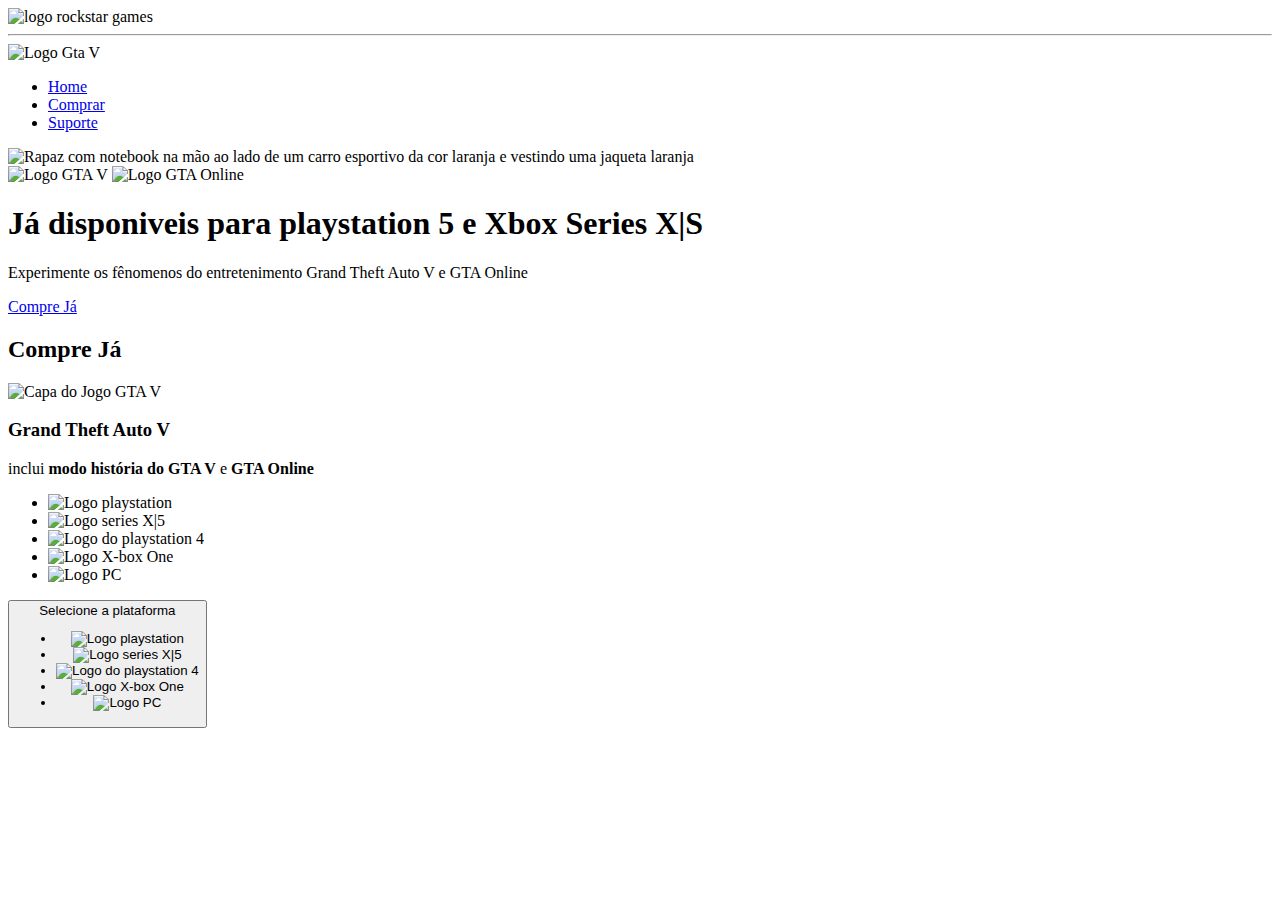
==== index.html @ ccc257cf "Html atualizado e tags prontas" ====
<!DOCTYPE html>
<html lang="pt-BR">

<head>
    <link href=" https://fonts.cdnfonts.com/css/chalet " rel="stylesheet">

    <link rel="stylesheet" href="./css/reset.css">
    <link rel="stylesheet" href="./css/responsivo.css">
    <link rel="stylesheet" href="./css/style.css">

    <meta charset="UTF-8">
    <meta name="viewport" content="width=device-width, initial-scale=1.0">

    <link rel="shortcut icon" href="./imagens/favicon.png" type="image/x-icon">

    <title>Landing Page - GTA</title>
</head>

<body>

    <header class="cabecalho">
        <div class="logo">
            <img src="./imagens/logo-rockstar.svg" alt="logo rockstar games">
            <hr>
            <img src="./imagens/logo-gta.svg" alt="Logo Gta V">
        </div>
        <nav>
            <ul class="menu">
                <li><a href="#home">Home</a>
                </li>
                <li><a href="#comprar">Comprar</a>
                </li>
                <li><a href="https://support.rockstargames.com/categories/200013306" target=_blank>Suporte</a></li>
            </ul>
        </nav>

    </header>
    <main class="home" id="home">

        <img class="imagem-de-fundo" src="./imagens/bg-main.png"
            alt="Rapaz com notebook na mão ao lado de um carro esportivo da cor laranja e vestindo uma jaqueta laranja">

        <div class="informacoes">
            <div class="lista-de-jogos">
                <img src="./imagens/logo-gta-v.svg" alt="Logo GTA V">
                <img src="./imagens/logo-gta-online.svg" alt="Logo GTA Online">
                <h1 class="Titulo">Já disponiveis para playstation 5 e Xbox Series X|S</h1>
                <P class="texto">
                    Experimente os fênomenos do entretenimento Grand Theft Auto V e GTA Online
                </P>
                <a class="btn-comprar" href="#comprar">Compre Já</a>
            </div>
        </div>

    </main>
    <section class="compre-ja" id="comprar">

        <h2 class="titulo">Compre Já</h2>
        <div class="cartao">
            <img class="capa-do-jogo" src="./imagens/gta5.jpg" alt="Capa do Jogo GTA V">

            <div class="informacoes">
                <h3>Grand Theft Auto V</h3>
                <p>
                    inclui <strong>modo história do GTA V</strong> e <strong>GTA Online</strong>
                </p>
                <ul class="plataformas">
                    <li><img src="./imagens/logo-ps5.svg" alt="Logo playstation"></li>
                    <li><img src="./imagens/logo-xbox-series-s.svg" alt="Logo series X|5"></li>
                    <li><img src="./imagens/logo-ps4.svg" alt="Logo do playstation 4"></li>
                    <li> <img src="./imagens/logo-xbox-one.svg" alt="Logo X-box One"></li>
                    <li> <img src="./imagens/logo-pc.svg" alt="Logo PC"></li>
                </ul>
            </div>
            <button class="btn-plataforma">
                Selecione a plataforma

                <ul class="plataformas">
                    <li><img src="./imagens/logo-ps5.svg" alt="Logo playstation"></li>
                    <li><img src="./imagens/logo-xbox-series-s.svg" alt="Logo series X|5"></li>
                    <li><img src="./imagens/logo-ps4.svg" alt="Logo do playstation 4"></li>
                    <li> <img src="./imagens/logo-xbox-one.svg" alt="Logo X-box One"></li>
                    <li> <img src="./imagens/logo-pc.svg" alt="Logo PC"></li>
                </ul>
            </button>
        </div>
    </section>
</body>

</html>
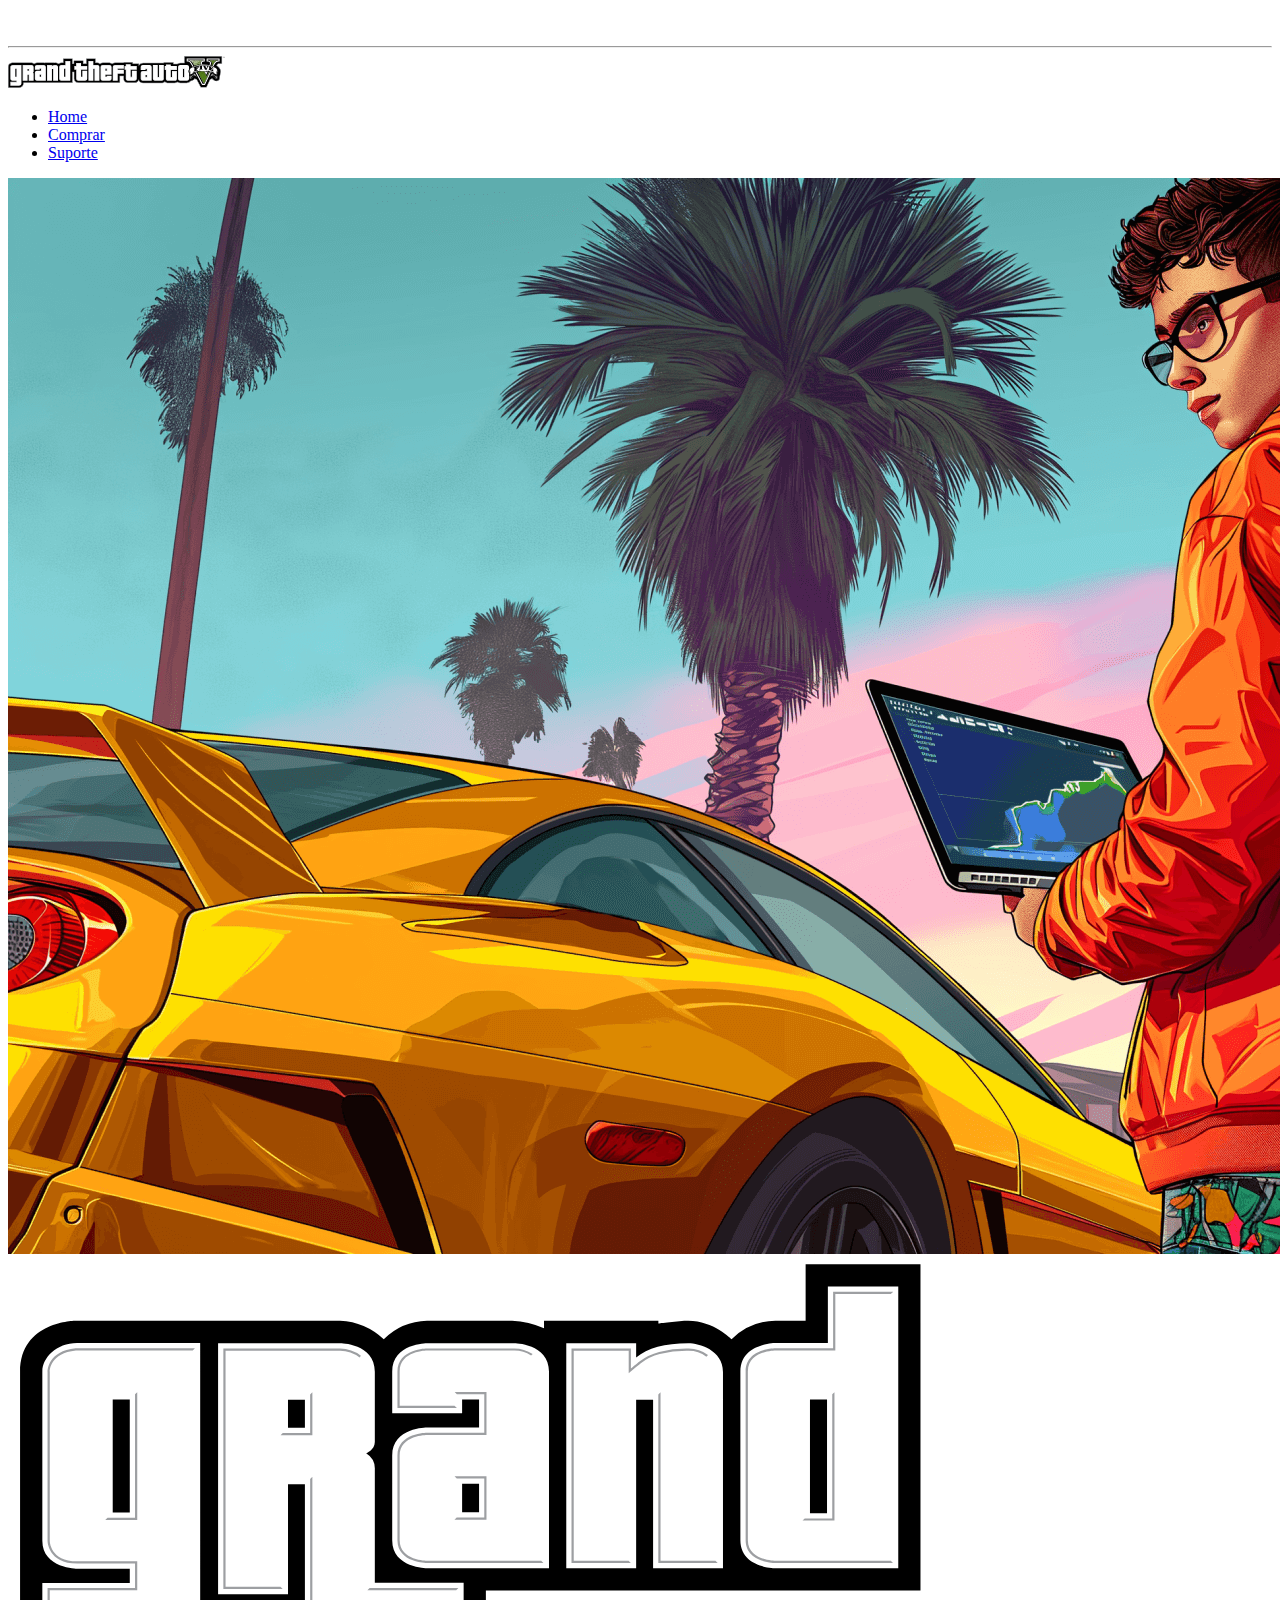
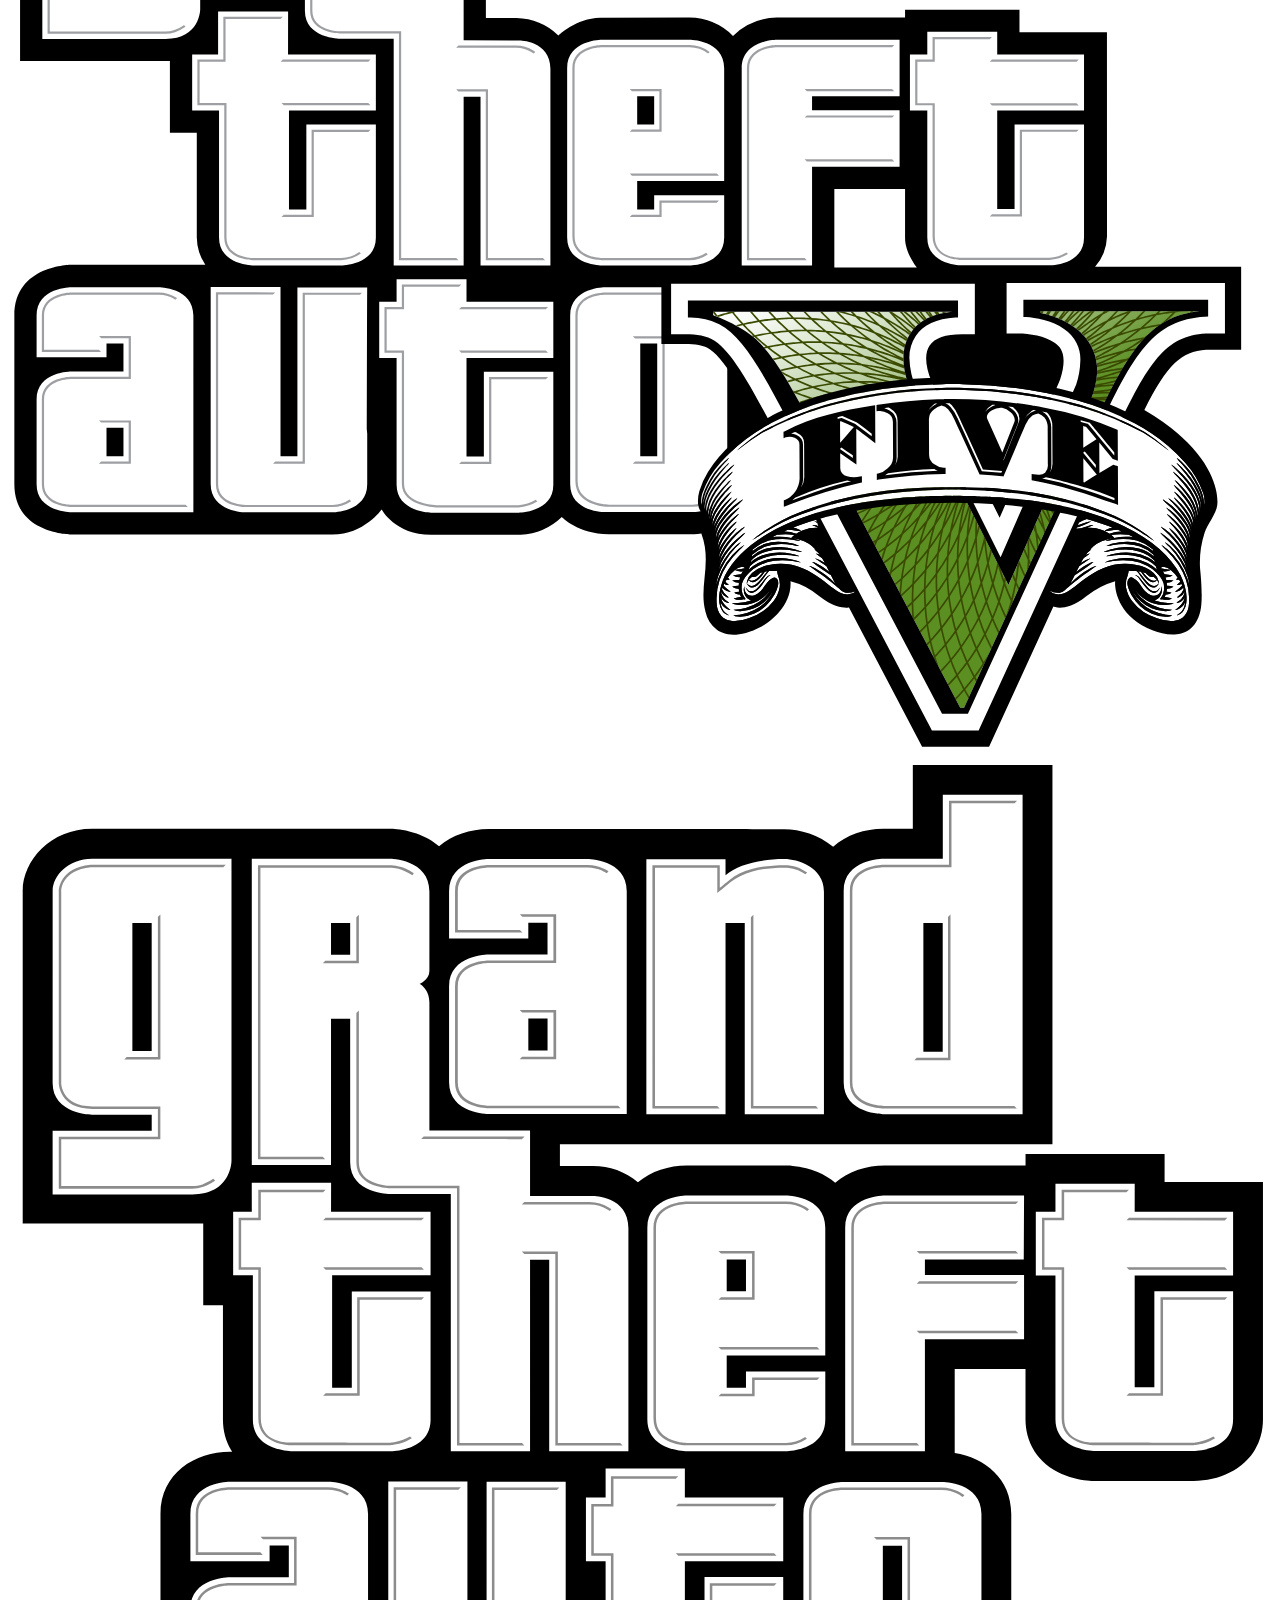
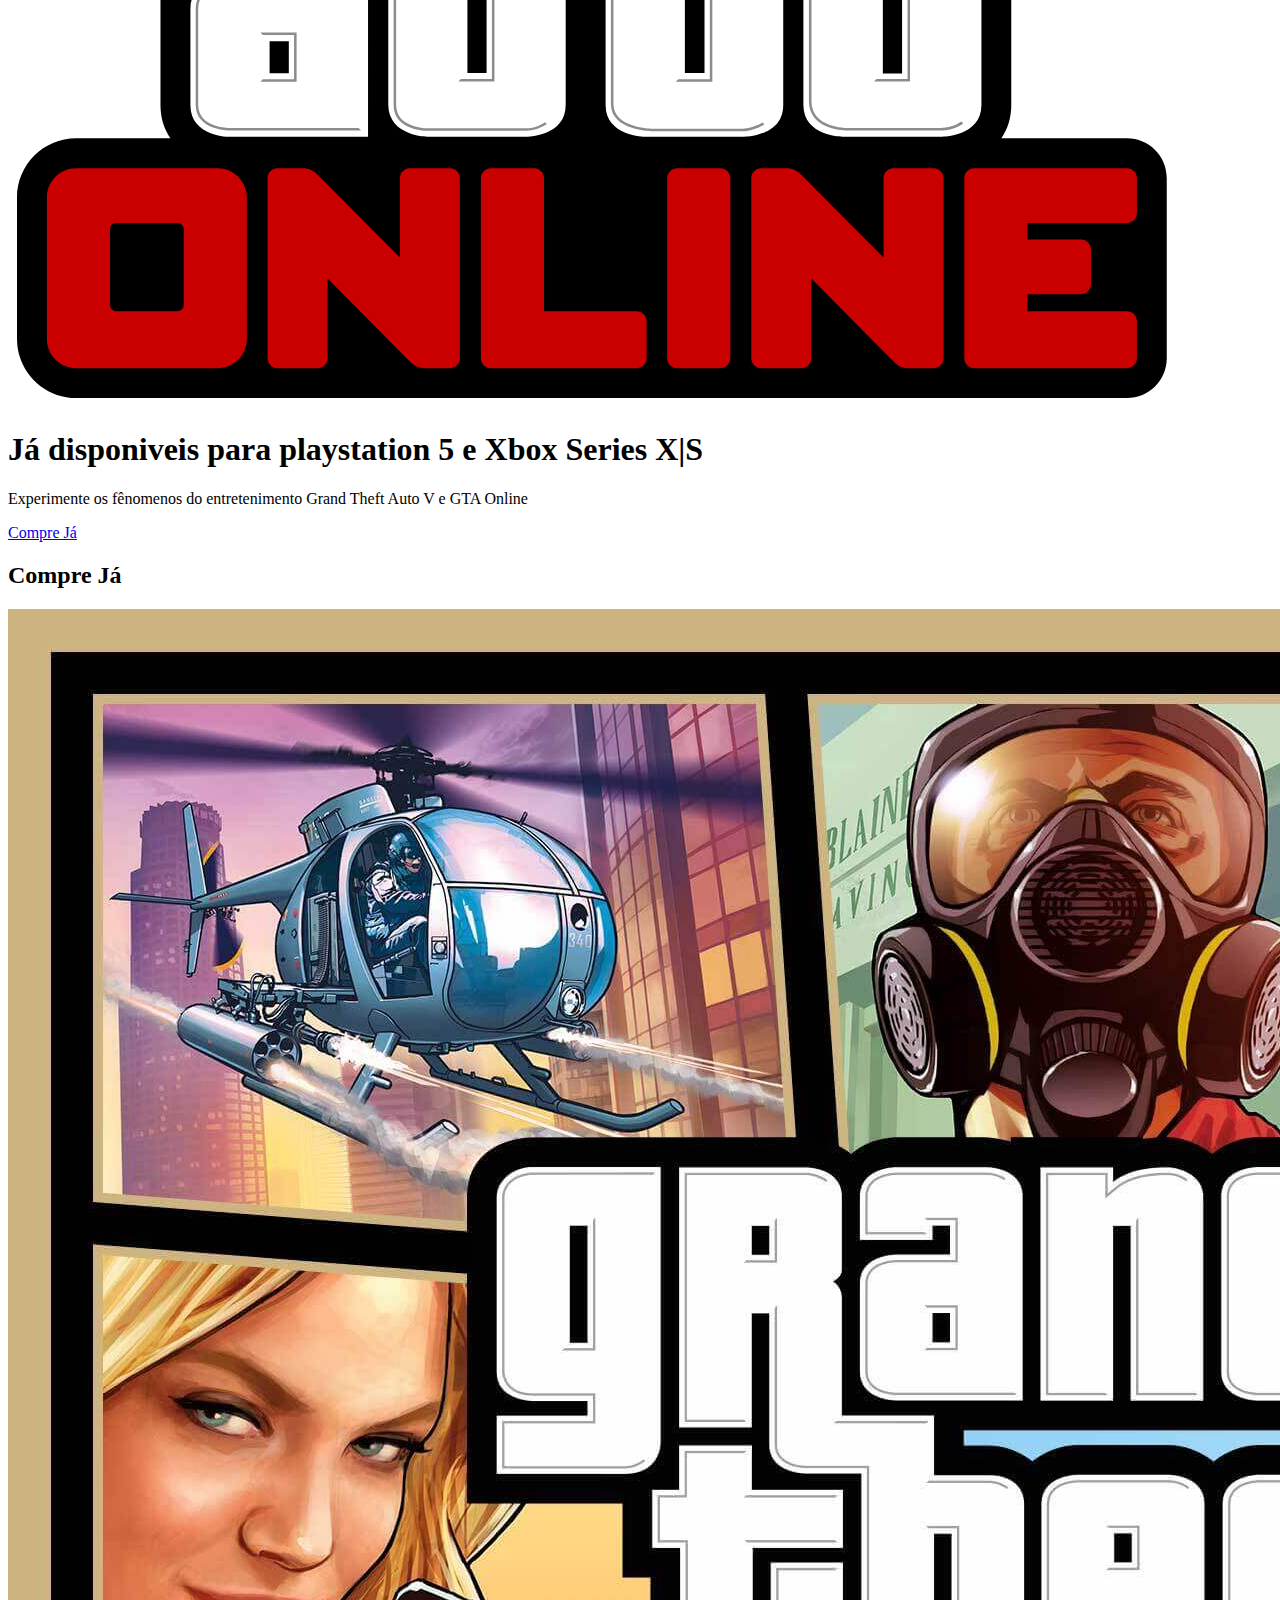
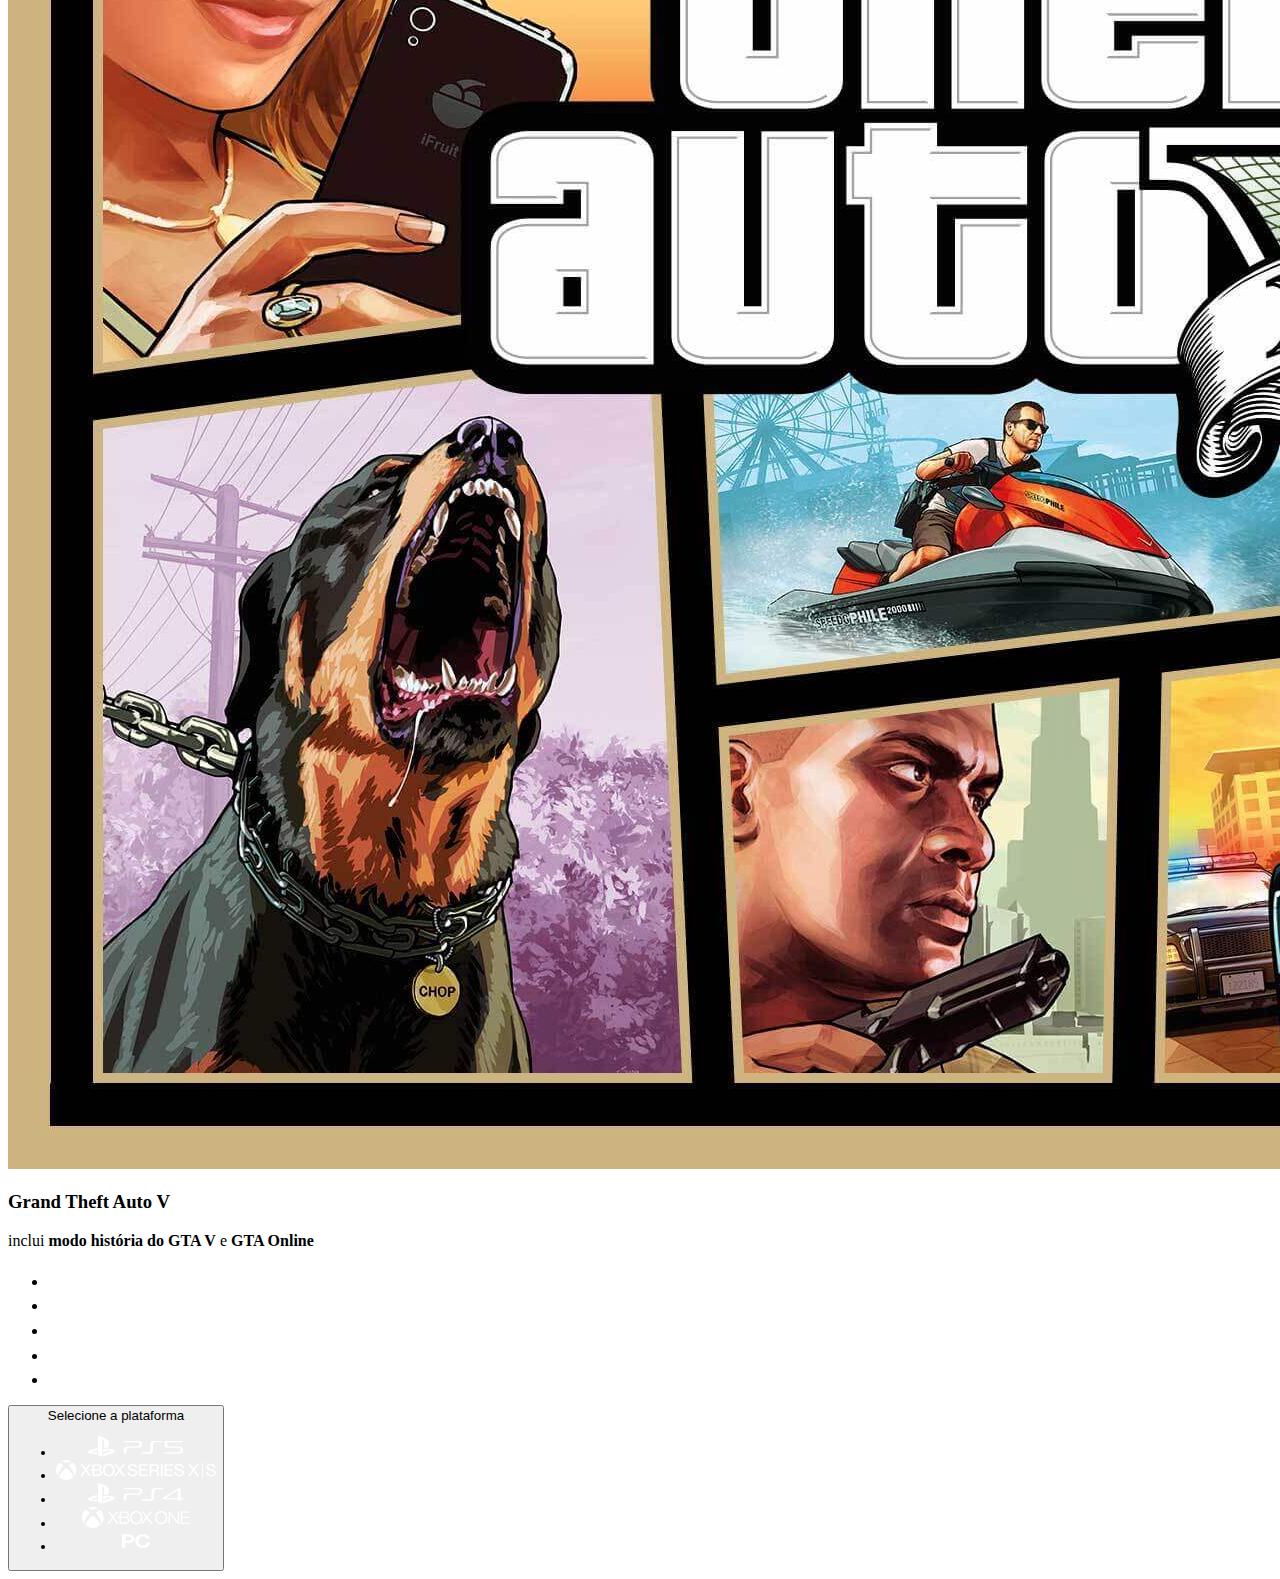
==== commit 277715b2: "HTML ATUALIZADO" ====
--- a/index.html
+++ b/index.html
@@ -11,7 +11,7 @@
     <meta charset="UTF-8">
     <meta name="viewport" content="width=device-width, initial-scale=1.0">
 
-    <link rel="shortcut icon" href="./imagens/favicon.png" type="image/x-icon">
+    <link rel="shortcut icon" href="./src/imagens/favicon.png" type="image/x-icon">
 
     <title>Landing Page - GTA</title>
 </head>
@@ -20,9 +20,9 @@
 
     <header class="cabecalho">
         <div class="logo">
-            <img src="./imagens/logo-rockstar.svg" alt="logo rockstar games">
+            <img src="./src/imagens/logo-rockstar.svg" alt="logo rockstar games">
             <hr>
-            <img src="./imagens/logo-gta.svg" alt="Logo Gta V">
+            <img src="./src/imagens/logo-gta.svg" alt="Logo Gta V">
         </div>
         <nav>
             <ul class="menu">
@@ -37,13 +37,13 @@
     </header>
     <main class="home" id="home">
 
-        <img class="imagem-de-fundo" src="./imagens/bg-main.png"
+        <img class="imagem-de-fundo" src="./src/imagens/bg-main.png"
             alt="Rapaz com notebook na mão ao lado de um carro esportivo da cor laranja e vestindo uma jaqueta laranja">
 
         <div class="informacoes">
             <div class="lista-de-jogos">
-                <img src="./imagens/logo-gta-v.svg" alt="Logo GTA V">
-                <img src="./imagens/logo-gta-online.svg" alt="Logo GTA Online">
+                <img src="./src/imagens/logo-gta-v.svg" alt="Logo GTA V">
+                <img src="./src/imagens/logo-gta-online.svg" alt="Logo GTA Online">
                 <h1 class="Titulo">Já disponiveis para playstation 5 e Xbox Series X|S</h1>
                 <P class="texto">
                     Experimente os fênomenos do entretenimento Grand Theft Auto V e GTA Online
@@ -57,7 +57,7 @@
 
         <h2 class="titulo">Compre Já</h2>
         <div class="cartao">
-            <img class="capa-do-jogo" src="./imagens/gta5.jpg" alt="Capa do Jogo GTA V">
+            <img class="capa-do-jogo" src="./src/imagens/gta5.jpg" alt="Capa do Jogo GTA V">
 
             <div class="informacoes">
                 <h3>Grand Theft Auto V</h3>
@@ -65,22 +65,22 @@
                     inclui <strong>modo história do GTA V</strong> e <strong>GTA Online</strong>
                 </p>
                 <ul class="plataformas">
-                    <li><img src="./imagens/logo-ps5.svg" alt="Logo playstation"></li>
-                    <li><img src="./imagens/logo-xbox-series-s.svg" alt="Logo series X|5"></li>
-                    <li><img src="./imagens/logo-ps4.svg" alt="Logo do playstation 4"></li>
-                    <li> <img src="./imagens/logo-xbox-one.svg" alt="Logo X-box One"></li>
-                    <li> <img src="./imagens/logo-pc.svg" alt="Logo PC"></li>
+                    <li><img src="./src/imagens/logo-ps5.svg" alt="Logo playstation"></li>
+                    <li><img src="./src/imagens/logo-xbox-series-s.svg" alt="Logo series X|5"></li>
+                    <li><img src="./src/imagens/logo-ps4.svg" alt="Logo do playstation 4"></li>
+                    <li> <img src="./src/imagens/logo-xbox-one.svg" alt="Logo X-box One"></li>
+                    <li> <img src="./src/imagens/logo-pc.svg" alt="Logo PC"></li>
                 </ul>
             </div>
             <button class="btn-plataforma">
                 Selecione a plataforma
 
                 <ul class="plataformas">
-                    <li><img src="./imagens/logo-ps5.svg" alt="Logo playstation"></li>
-                    <li><img src="./imagens/logo-xbox-series-s.svg" alt="Logo series X|5"></li>
-                    <li><img src="./imagens/logo-ps4.svg" alt="Logo do playstation 4"></li>
-                    <li> <img src="./imagens/logo-xbox-one.svg" alt="Logo X-box One"></li>
-                    <li> <img src="./imagens/logo-pc.svg" alt="Logo PC"></li>
+                    <li><img src="./src/imagens/logo-ps5.svg" alt="Logo playstation"></li>
+                    <li><img src="./src/imagens/logo-xbox-series-s.svg" alt="Logo series X|5"></li>
+                    <li><img src="./src/imagens/logo-ps4.svg" alt="Logo do playstation 4"></li>
+                    <li> <img src="./src/imagens/logo-xbox-one.svg" alt="Logo X-box One"></li>
+                    <li> <img src="./src/imagens/logo-pc.svg" alt="Logo PC"></li>
                 </ul>
             </button>
         </div>
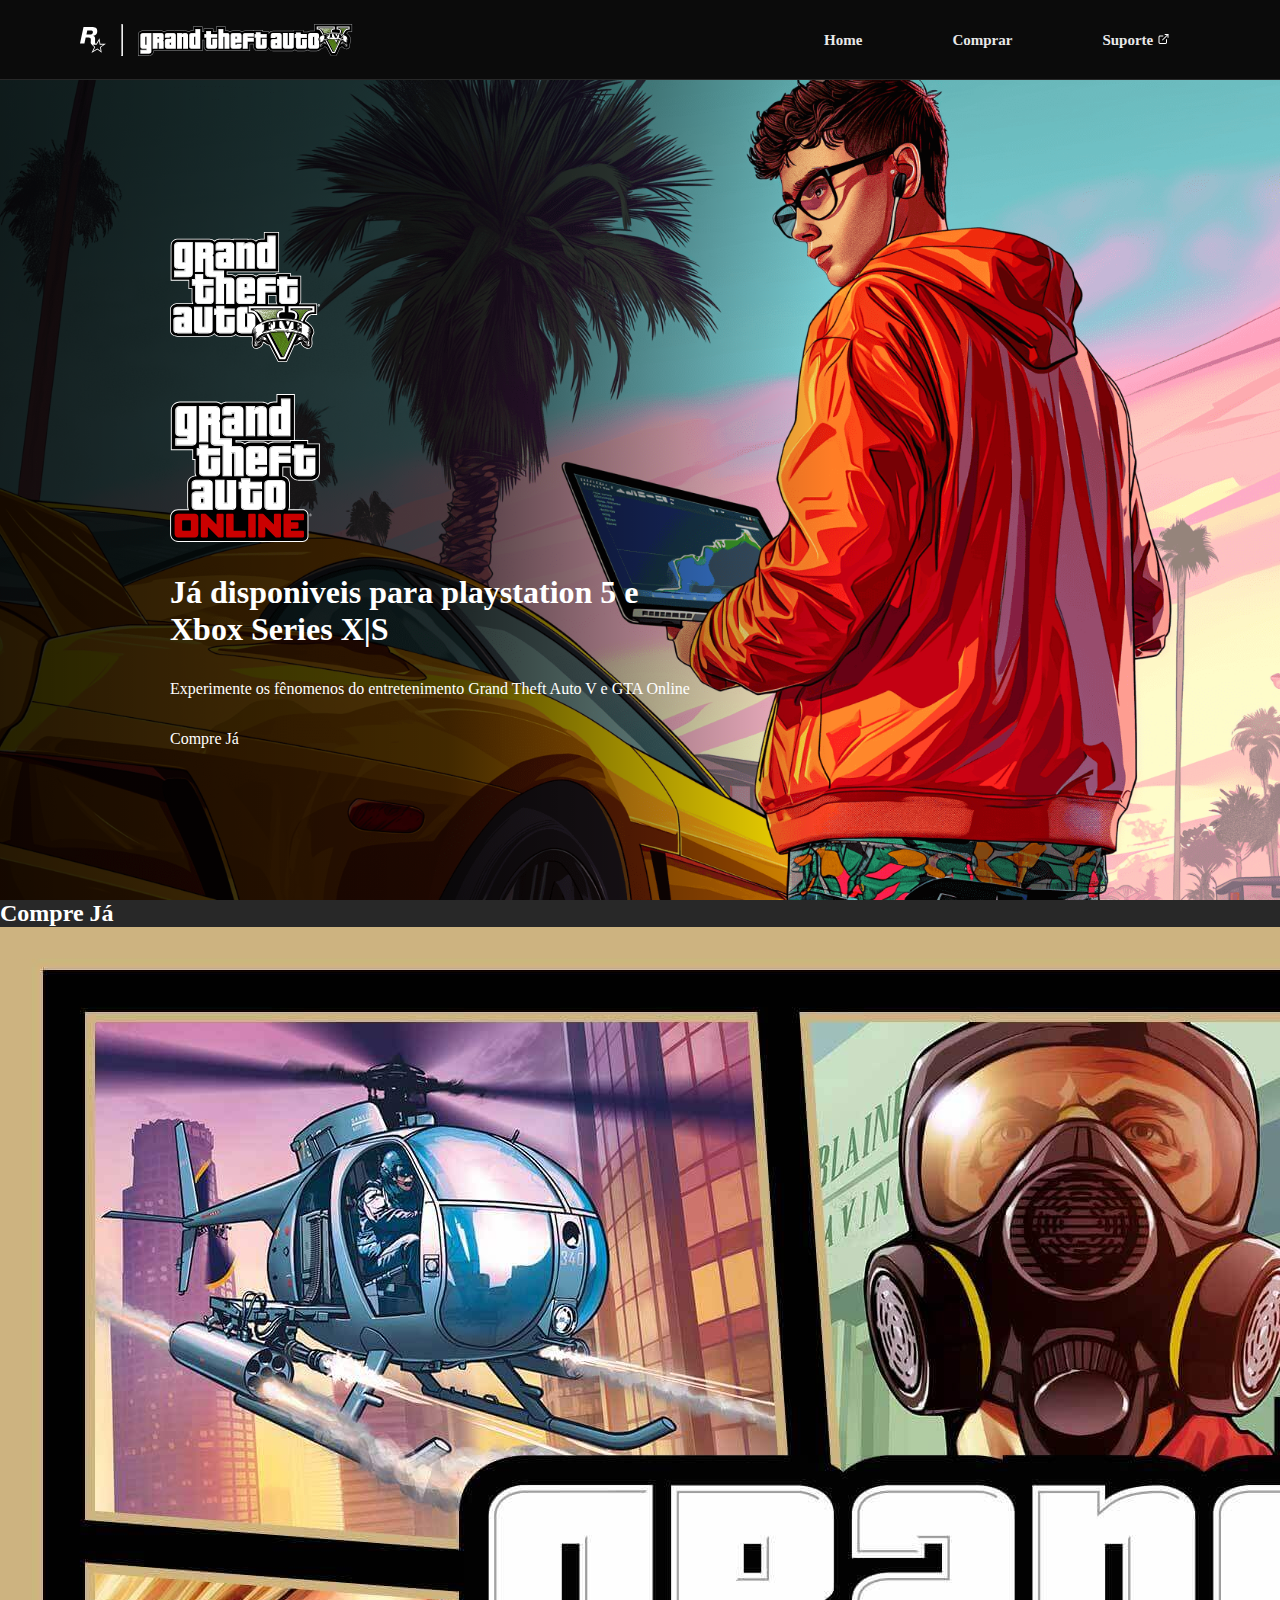
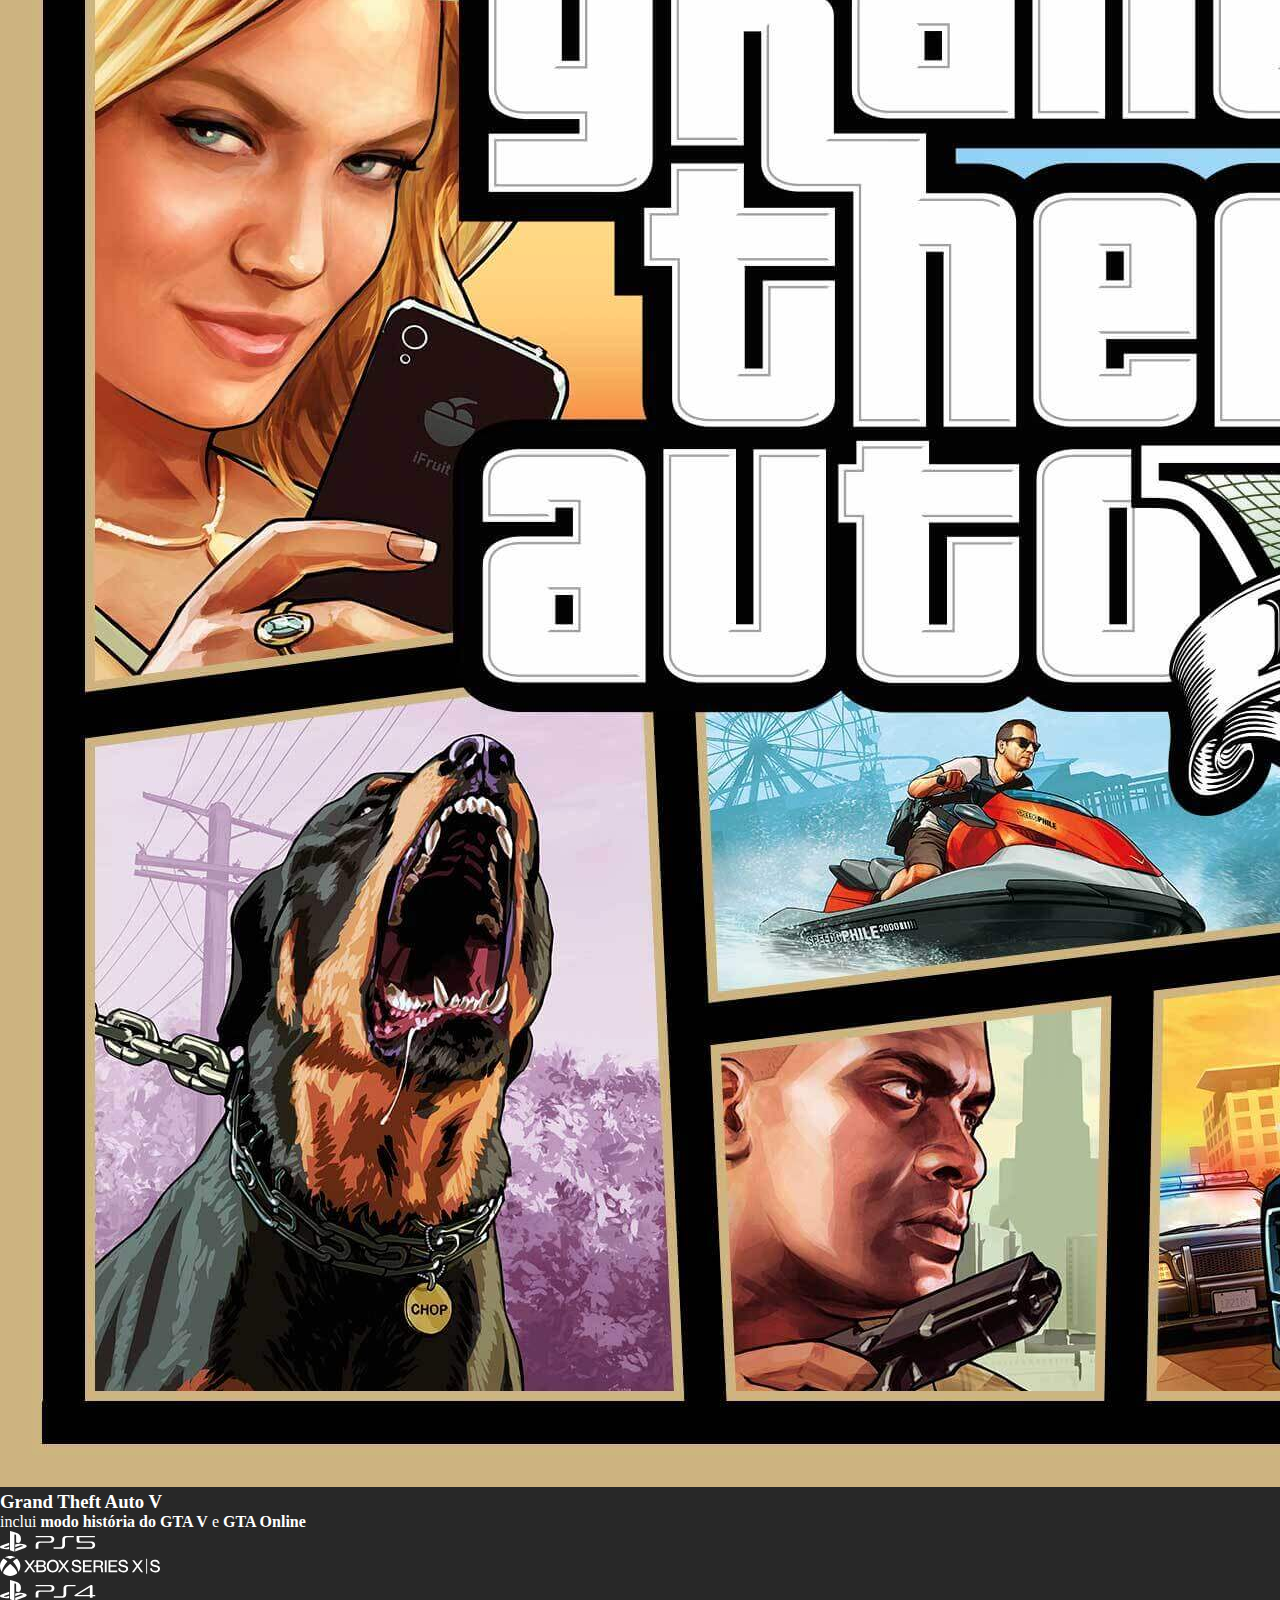
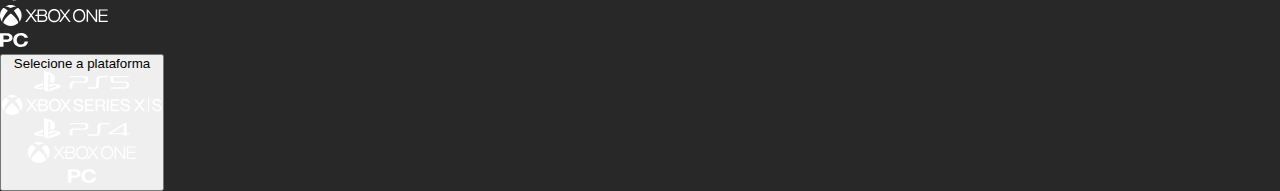
==== commit 5ef10323: "css adicionado" ====
--- a/index.html
+++ b/index.html
@@ -4,9 +4,9 @@
 <head>
     <link href=" https://fonts.cdnfonts.com/css/chalet " rel="stylesheet">
 
-    <link rel="stylesheet" href="./css/reset.css">
-    <link rel="stylesheet" href="./css/responsivo.css">
-    <link rel="stylesheet" href="./css/style.css">
+    <link rel="stylesheet" href="./src/css/reset.css">
+    <link rel="stylesheet" href="./src/css/responsivo.css">
+    <link rel="stylesheet" href="./src/css/style.css">
 
     <meta charset="UTF-8">
     <meta name="viewport" content="width=device-width, initial-scale=1.0">
@@ -30,14 +30,16 @@
                 </li>
                 <li><a href="#comprar">Comprar</a>
                 </li>
-                <li><a href="https://support.rockstargames.com/categories/200013306" target=_blank>Suporte</a></li>
+                <li><a href="https://support.rockstargames.com/categories/200013306" target=_blank>Suporte <img src="./src/imagens/icone-link.svg" alt="Icone de link de suporte"></a>
+                   
+                </li>
             </ul>
         </nav>
 
     </header>
     <main class="home" id="home">
 
-        <img class="imagem-de-fundo" src="./src/imagens/bg-main.png"
+        <img class="imagem-fundo" src="./src/imagens/bg-main.png"
             alt="Rapaz com notebook na mão ao lado de um carro esportivo da cor laranja e vestindo uma jaqueta laranja">
 
         <div class="informacoes">
--- a/src/css/style.css
+++ b/src/css/style.css
@@ -0,0 +1,83 @@
+body {
+  font-family: Chalet;
+  background-color: #282828;
+  color: #ffffff;
+}
+
+.cabecalho {
+  height: 80px;
+  background-color: #0b0b0b;
+  display: flex;
+  justify-content: space-between;
+  align-items: center;
+  align-items: center;
+  padding: 0 80px;
+  border-bottom: 1px solid #282828;
+}
+
+.cabecalho .logo {
+  display: flex;
+  gap: 15px;
+}
+
+.cabecalho .menu {
+  display: flex;
+  gap: 30px;
+}
+
+.cabecalho .menu li a {
+  padding: 30px;
+  color: #e8e8e8;
+  font-weight: bolder;
+  font-size: 15px;
+}
+
+.cabecalho .menu li a:hover {
+  border-bottom: 10px solid #ffffff;
+}
+
+.home {
+  display: flex;
+  position: relative;
+  min-height: calc(100vh - 80px);
+}
+
+.home::after {
+  content: "";
+  position: absolute;
+  height: 100%;
+  width: 100%;
+  background: linear-gradient(
+    90deg,
+    rgba(0, 0, 0, 0.85),
+    rgba(0, 0, 0, 0.7) 35%,
+    transparent 65%
+  );
+}
+.home .imagem-fundo{
+    width: 100%;
+    object-fit: cover;
+}
+
+.home .informacoes{
+    position: absolute;
+    z-index: 1;
+    min-height: calc(100vh - 80px);
+    display: flex;
+    flex-direction: column;
+    justify-content: center;
+    gap: 32px;
+    padding: 80px 80px 80px 170px;
+    max-width: 780px;
+}
+
+.home .informacoes img{
+    max-width: 150px;
+}
+
+.home .informacoes .lista-de-jogos{
+    display: flex;
+    flex-direction: column;
+    justify-content: center;
+    gap: 32px;
+}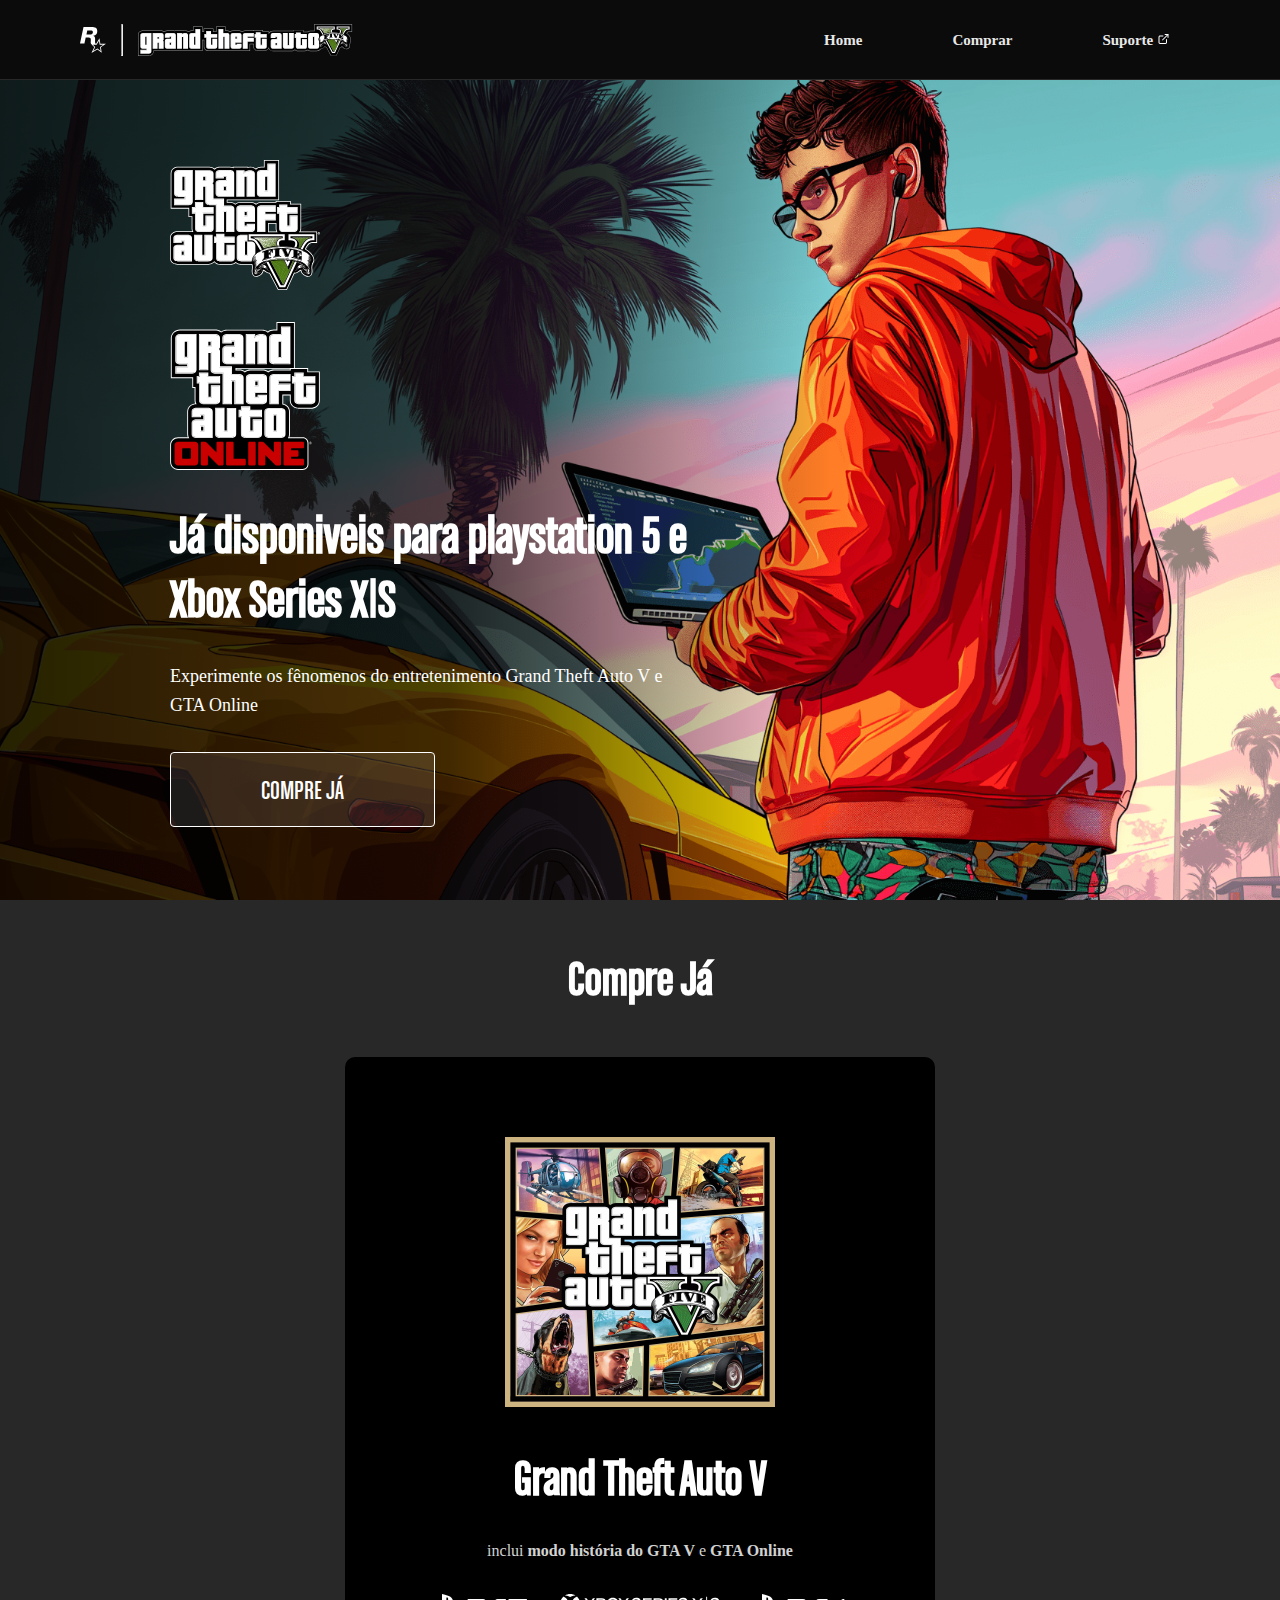
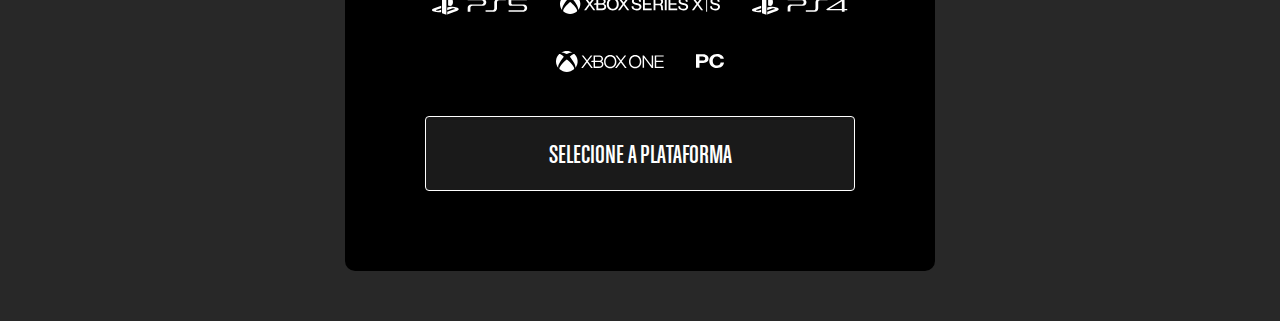
==== commit e252bdbd: "css finalizado" ====
--- a/index.html
+++ b/index.html
@@ -4,6 +4,7 @@
 <head>
     <link href=" https://fonts.cdnfonts.com/css/chalet " rel="stylesheet">
 
+    <link rel="stylesheet" href="./src/css/fontes.css">
     <link rel="stylesheet" href="./src/css/reset.css">
     <link rel="stylesheet" href="./src/css/responsivo.css">
     <link rel="stylesheet" href="./src/css/style.css">
@@ -30,8 +31,9 @@
                 </li>
                 <li><a href="#comprar">Comprar</a>
                 </li>
-                <li><a href="https://support.rockstargames.com/categories/200013306" target=_blank>Suporte <img src="./src/imagens/icone-link.svg" alt="Icone de link de suporte"></a>
-                   
+                <li><a href="https://support.rockstargames.com/categories/200013306" target=_blank>Suporte <img
+                            src="./src/imagens/icone-link.svg" alt="Icone de link de suporte"></a>
+
                 </li>
             </ul>
         </nav>
@@ -46,7 +48,7 @@
             <div class="lista-de-jogos">
                 <img src="./src/imagens/logo-gta-v.svg" alt="Logo GTA V">
                 <img src="./src/imagens/logo-gta-online.svg" alt="Logo GTA Online">
-                <h1 class="Titulo">Já disponiveis para playstation 5 e Xbox Series X|S</h1>
+                <h1 class="titulo">Já disponiveis para playstation 5 e Xbox Series X|S</h1>
                 <P class="texto">
                     Experimente os fênomenos do entretenimento Grand Theft Auto V e GTA Online
                 </P>
--- a/src/css/fontes.css
+++ b/src/css/fontes.css
@@ -0,0 +1,4 @@
+@font-face {
+  font-family: "ChaletComprime";
+  src: url("../font/fontes/ChaletComprime.ttf");
+}
--- a/src/css/style.css
+++ b/src/css/style.css
@@ -54,30 +54,163 @@
     transparent 65%
   );
 }
-.home .imagem-fundo{
-    width: 100%;
-    object-fit: cover;
-}
-
-.home .informacoes{
-    position: absolute;
-    z-index: 1;
-    min-height: calc(100vh - 80px);
-    display: flex;
-    flex-direction: column;
-    justify-content: center;
-    gap: 32px;
-    padding: 80px 80px 80px 170px;
-    max-width: 780px;
-}
-
-.home .informacoes img{
-    max-width: 150px;
-}
-
-.home .informacoes .lista-de-jogos{
-    display: flex;
-    flex-direction: column;
-    justify-content: center;
-    gap: 32px;
-}+.home .imagem-fundo {
+  width: 100%;
+  object-fit: cover;
+}
+
+.home .informacoes {
+  position: absolute;
+  z-index: 1;
+  min-height: calc(100vh - 80px);
+  display: flex;
+  flex-direction: column;
+  justify-content: center;
+  gap: 32px;
+  padding: 80px 80px 80px 170px;
+  max-width: 780px;
+}
+
+.home .informacoes img {
+  max-width: 150px;
+}
+
+.home .informacoes .lista-de-jogos {
+  display: flex;
+  flex-direction: column;
+  gap: 32px;
+}
+
+.home .informacoes .titulo {
+  font-family: "ChaletComprime";
+  font-size: 55px;
+}
+
+.home .informacoes .texto {
+  font-family: "Chalet";
+  font-size: 18px;
+  line-height: 1.6;
+}
+
+.btn-comprar,
+.btn-plataforma {
+  background-color: rgba(255, 255, 255, 0.1);
+  border: 0.5px solid #fff;
+  border-radius: 4px;
+  font-family: "ChaletComprime";
+  font-size: 28px;
+  text-align: center;
+  padding: 20px 40px;
+  text-transform: uppercase;
+  width: 50%;
+  transition: all.3s ease-in;
+}
+
+.btn-plataforma {
+  color: #fff;
+  width: 100%;
+  cursor: pointer;
+}
+
+.btn-plataforma:hover {
+  background-color: #250f0f;
+}
+
+.btn-comprar:hover {
+  background-color: #fff;
+  color: #000;
+}
+
+.compre-ja .capa-do-jogo {
+  width: 270px;
+}
+
+.compre-ja {
+  display: flex;
+  flex-direction: column;
+  text-align: center;
+  padding: 50px;
+  align-items: center;
+}
+
+.compre-ja .titulo {
+  font-family: "ChaletComprime";
+  font-size: 50px;
+  font-weight: 700;
+  margin-bottom: 50px;
+}
+
+.compre-ja .cartao {
+  display: flex;
+  flex-direction: column;
+  align-items: center;
+  background-color: #000;
+  width: 50%;
+  border-radius: 10px;
+  padding: 80px;
+  gap: 40px;
+}
+
+.compre-ja .informacoes {
+  display: flex;
+  flex-direction: column;
+  gap: 30px;
+}
+
+.compre-ja .informacoes h3 {
+  font-family: "ChaletComprime";
+  font-size: 52px;
+  font-weight: 700;
+}
+
+.compre-ja .informacoes p {
+  color: #e8e8e8e8;
+  font-family: "Chalet";
+  font-size: 16px;
+  line-height: 1.6;
+}
+
+.compre-ja .informacoes .plataformas {
+  display: flex;
+  flex-wrap: wrap;
+  gap: 32px;
+  justify-content: center;
+}
+
+.compre-ja .btn-plataforma .plataformas {
+  margin-top: 10px;
+  display: flex;
+  flex-direction: column;
+  gap: 20px;
+  transition: all 0.3s ease-in;
+  display: none;
+  opacity: 0;
+}
+
+.compre-ja .btn-plataforma .plataformas.ativo {
+  display: flex;
+  opacity: 1;
+}
+
+.compre-ja .btn-plataforma .plataformas li {
+  padding: 20px;
+}
+
+.compre-ja .btn-plataforma .plataformas li:nth-child(1):hover {
+  background-color: #00439c;
+  border: 1px solid #00439c;
+}
+
+.compre-ja .btn-plataforma .plataformas li:nth-child(2):hover {
+  background-color: #387a26;
+}
+
+.compre-ja .btn-plataforma .plataformas li:nth-child(3):hover {
+  background-color: #00439c;
+}
+.compre-ja .btn-plataforma .plataformas li:nth-child(4):hover {
+  background-color: #387a26;
+}
+.compre-ja .btn-plataforma .plataformas li:nth-child(5):hover {
+  background-color: #a51d61;
+}
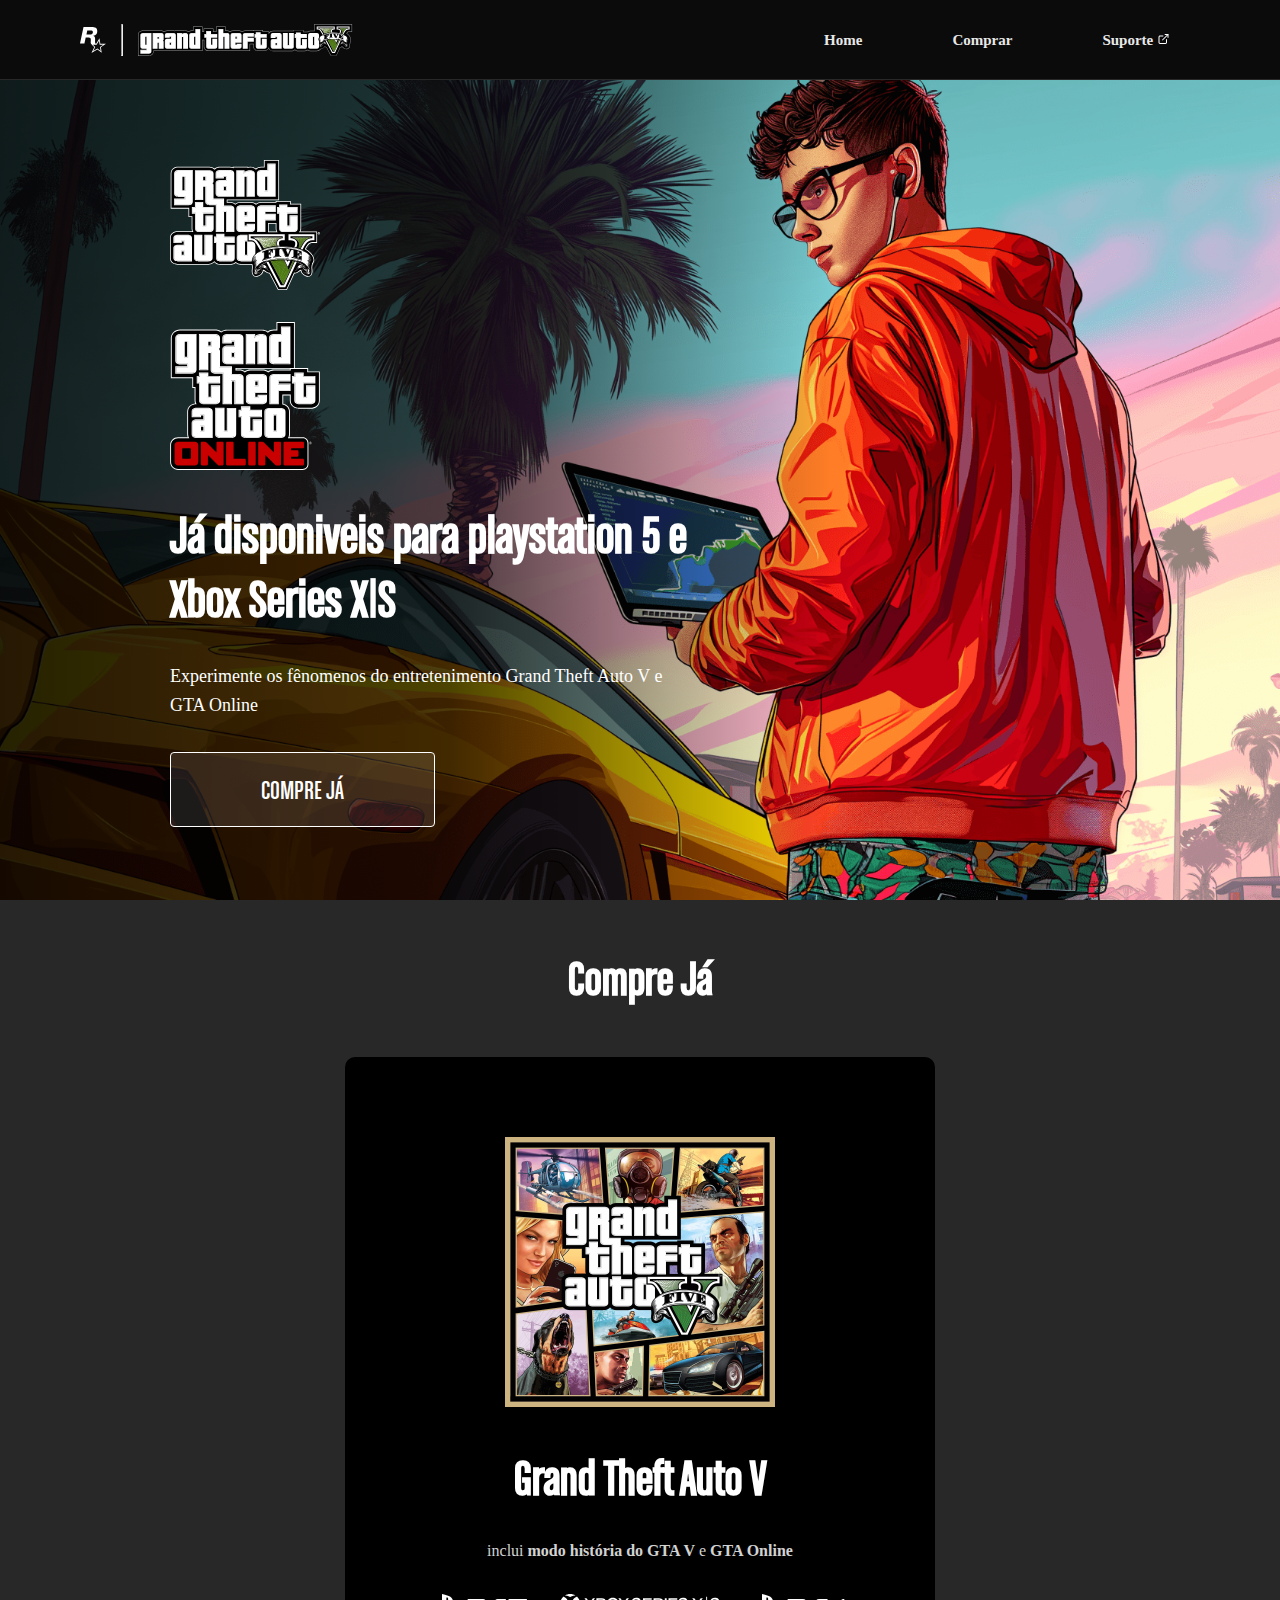
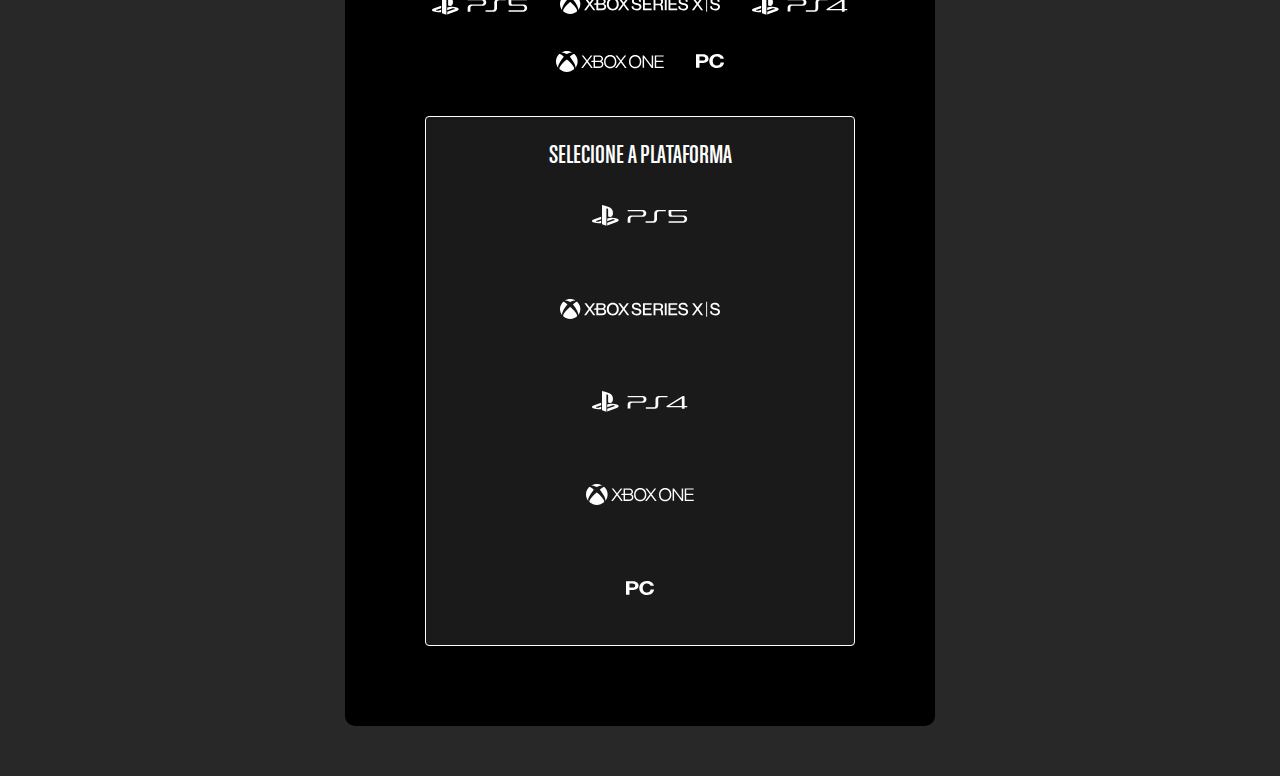
==== commit 32d5f385: "Ok" ====
--- a/index.html
+++ b/index.html
@@ -6,8 +6,8 @@
 
     <link rel="stylesheet" href="./src/css/fontes.css">
     <link rel="stylesheet" href="./src/css/reset.css">
+    <link rel="stylesheet" href="./src/css/style.css">
     <link rel="stylesheet" href="./src/css/responsivo.css">
-    <link rel="stylesheet" href="./src/css/style.css">
 
     <meta charset="UTF-8">
     <meta name="viewport" content="width=device-width, initial-scale=1.0">
@@ -79,7 +79,7 @@
             <button class="btn-plataforma">
                 Selecione a plataforma
 
-                <ul class="plataformas">
+                <ul class="plataformas ativo">
                     <li><img src="./src/imagens/logo-ps5.svg" alt="Logo playstation"></li>
                     <li><img src="./src/imagens/logo-xbox-series-s.svg" alt="Logo series X|5"></li>
                     <li><img src="./src/imagens/logo-ps4.svg" alt="Logo do playstation 4"></li>
@@ -89,6 +89,7 @@
             </button>
         </div>
     </section>
+    <script src="./src/js/index.js"></script>
 </body>
 
 </html>--- a/src/css/style.css
+++ b/src/css/style.css
@@ -197,20 +197,27 @@
 }
 
 .compre-ja .btn-plataforma .plataformas li:nth-child(1):hover {
-  background-color: #00439c;
+  background-color: #0043;
   border: 1px solid #00439c;
 }
 
 .compre-ja .btn-plataforma .plataformas li:nth-child(2):hover {
-  background-color: #387a26;
+  background-color: rgba(45, 78, 46, 0.667);
+  border:1px solid #387a26;
+  
 }
 
 .compre-ja .btn-plataforma .plataformas li:nth-child(3):hover {
-  background-color: #00439c;
+  background-color: #0043;
+  border: 1px solid #00439c;
 }
 .compre-ja .btn-plataforma .plataformas li:nth-child(4):hover {
-  background-color: #387a26;
+  background-color: rgba(45, 78, 46, 0.667);
+   border:1px solid #387a26;
+
 }
 .compre-ja .btn-plataforma .plataformas li:nth-child(5):hover {
-  background-color: #a51d61;
-}
+  border:1px solid #69173f;
+  background-color: #64394e;
+
+}
--- a/src/css/responsivo.css
+++ b/src/css/responsivo.css
@@ -0,0 +1,58 @@
+@media (max-width: 1024px) {
+  .cabecalho {
+    justify-content: center;
+    flex-direction: column;
+    padding: 50px 0;
+    gap: 15px;
+  }
+  .cabecalho .menu li a {
+    padding: 15px;
+  }
+  .home .informacoes {
+    padding: 30px;
+  }
+
+  .home .informacoes img {
+    max-width: 100px;
+  }
+
+  .home .informacoes .titulo {
+    font-size: 40px;
+  }
+
+  .compre-ja .cartao {
+    width: 70%;
+  }
+}
+
+@media (max-width: 768px) {
+  .compre-ja {
+    padding: 30px;
+  }
+  .compre-ja .cartao {
+    padding: 80px 20px;
+    width: 100%;
+  }
+  .compre-ja .informacoes h3 {
+    font-size: 35px;
+  }
+  .compre-ja .informacoes .plataformas {
+    flex-direction: column;
+  }
+  .btn-plataforma {
+    margin-top: 15px;
+    padding: 15px;
+  }
+  .btn-comprar {
+    width: 100%;
+  }
+}
+
+@media (max-width: 425px) {
+main::after{
+    background: linear-gradient(90deg, rgba(0,0,0,0.85), rgba(0,0,0,0.4)100%, transparent 65%);
+}
+.compre-ja .cartao .capa-do-jogo{
+    max-width: 80%;
+}
+}
